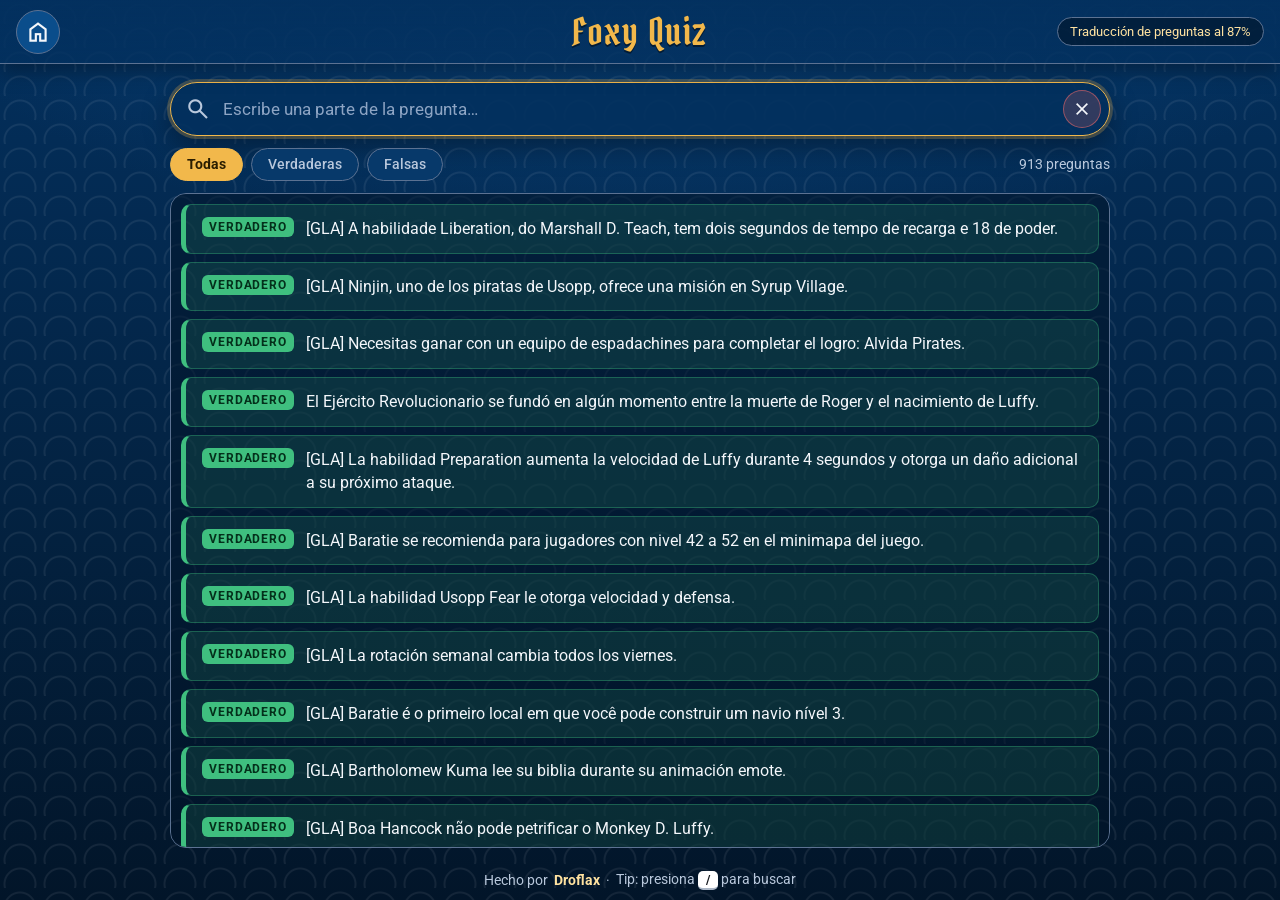
==== foxyquiz.html @ 2ac2f173 "Actualizando la interfaz y funcionamiento de algunas paginas" ====
<!DOCTYPE html>
<html lang="es">

<head>
    <meta charset="UTF-8">
    <meta name="viewport" content="width=device-width, initial-scale=1.0">
    <title>Foxy Quiz | El Manual del GLA</title>
    <meta name="description" content="Buscador de preguntas y respuestas del quiz del evento Foxy de Grand Line Adventures.">
    <link rel="icon" href="Img/ico.ico" type="image/x-icon">
    <link rel="preconnect" href="https://fonts.googleapis.com">
    <link rel="stylesheet" href="https://fonts.googleapis.com/css2?family=Pirata+One&family=Roboto:wght@400;500;700&display=swap">
    <link rel="stylesheet" href="https://fonts.googleapis.com/css2?family=Material+Symbols+Sharp:opsz,wght,FILL,GRAD@20..48,100..700,0..1,-50..200" />
    <link rel="stylesheet" href="css/foxyquiz.min.css?v=2.1">
</head>

<body>
    <div class="backdrop" aria-hidden="true"></div>

    <header class="topbar">
        <a class="rot-bt" href="index.html" aria-label="Volver al inicio" title="Volver al inicio">
            <span class="material-symbols-sharp">home</span>
        </a>
        <h1 class="title">Foxy Quiz</h1>
        <div class="topbar-end" id="lang-slot"></div>
    </header>

    <main class="quiz">
        <div class="quiz-input-box">
            <span class="material-symbols-sharp search-icon" aria-hidden="true">search</span>
            <input class="quiz-input" type="search" placeholder="Escribe una parte de la pregunta…" aria-label="Buscar pregunta" autocomplete="off" spellcheck="false" autofocus>
            <button type="button" class="erase-bt" aria-label="Borrar búsqueda" title="Borrar búsqueda (Esc)">
                <span class="material-symbols-sharp">close</span>
            </button>
        </div>

        <div class="toolbar">
            <div class="chips" role="group" aria-label="Filtrar por respuesta">
                <button type="button" class="chip is-active" data-filter="all">Todas</button>
                <button type="button" class="chip chip-true" data-filter="true">Verdaderas</button>
                <button type="button" class="chip chip-false" data-filter="false">Falsas</button>
            </div>
            <span class="counter" id="counter" role="status" aria-live="polite"></span>
        </div>

        <div class="quiz-container" id="results" data-filter="all"></div>

        <p class="empty" id="empty" hidden>No hay preguntas que coincidan con tu búsqueda.</p>
    </main>

    <footer class="credit">
        Hecho por <a href="https://www.youtube.com/@Droflax/videos" target="_blank" rel="noopener">Droflax</a>
        <span class="credit-sep">·</span>
        <span class="credit-tip">Tip: presiona <kbd>/</kbd> para buscar</span>
    </footer>

    <script src="js/foxyquiz.min.js?v=1.3"></script>
</body>

</html>
---- css/foxyquiz.min.css ----
.credit a,.rot-bt{text-decoration:none}.empty,kbd{text-align:center}:root{--bg:#03213f;--surface:#0a4d8b;--surface-dark:#07396a;--panel:rgba(3, 48, 94, 0.9);--border:#5c7292;--gold:#f2b84b;--gold-soft:#ffe2a0;--text:#f4f7fb;--text-muted:#b9c8dc;--true:#3fbf7f;--true-bg:rgba(63, 191, 127, 0.14);--false:#ee6b6b;--false-bg:rgba(238, 107, 107, 0.14);--topbar-h:64px;--footer-h:40px}*,::after,::before{box-sizing:border-box}body,html{margin:0;height:100%}body{display:flex;flex-direction:column;height:100dvh;overflow:hidden;background:var(--bg);color:var(--text);font-family:Roboto,system-ui,sans-serif;-webkit-tap-highlight-color:transparent}.backdrop{position:fixed;inset:0;z-index:0;background:radial-gradient(1100px 500px at 50% -10%,rgba(18,98,173,.45),transparent 70%),linear-gradient(180deg,#03305e 0,#03213f 60%,#021529 100%)}.backdrop::after{content:'';position:absolute;inset:0;opacity:.07;background-image:radial-gradient(circle at 20px 20px,transparent 14px,#fff 15px,#fff 16px,transparent 17px);background-size:40px 24px}.quiz,.topbar{position:relative}.material-symbols-sharp{width:1em;height:1em;font-size:26px;line-height:1;overflow:hidden;white-space:nowrap;user-select:none}.topbar{z-index:2;flex:none;height:var(--topbar-h);display:grid;grid-template-columns:1fr auto 1fr;align-items:center;padding:0 16px;background:linear-gradient(180deg,rgba(3,48,94,.95),rgba(3,48,94,.8));border-bottom:1px solid var(--border);box-shadow:0 6px 20px rgba(0,0,0,.35)}.chip.is-active,.chip:hover,.rot-bt:hover{border-color:var(--gold)}.title{margin:0;font-family:'Pirata One',Roboto,serif;font-weight:400;font-size:clamp(1.7rem, 4vw, 2.3rem);letter-spacing:.04em;color:var(--gold);text-shadow:0 2px 0 rgba(0,0,0,.45)}.rot-bt{justify-self:start;display:inline-flex;align-items:center;justify-content:center;width:44px;height:44px;color:var(--text);background:var(--surface);border:1px solid var(--border);border-radius:999px;transition:background .15s,transform .15s,border-color .15s}.rot-bt:hover{background:#1262ad;transform:translateY(-1px)}.topbar-end{justify-self:end}#langPercentage{padding:6px 12px;border-radius:999px;background:rgba(0,0,0,.35);border:1px solid var(--border);color:var(--gold-soft);font-size:.8rem;white-space:nowrap}.chip,.quiz-input-box{border:1px solid var(--border)}.quiz{z-index:1;flex:1;min-height:0;display:flex;flex-direction:column;gap:12px;width:min(980px,100%);margin:0 auto;padding:18px 20px 12px}.quiz-input-box{flex:none;display:flex;align-items:center;gap:6px;padding:6px 8px 6px 14px;background:var(--panel);border-radius:999px;box-shadow:0 10px 28px rgba(0,0,0,.35);transition:border-color .15s,box-shadow .15s}.quiz-input-box:focus-within{border-color:var(--gold);box-shadow:0 0 0 3px rgba(242,184,75,.25),0 10px 28px rgba(0,0,0,.35)}.search-icon{color:var(--text-muted)}.quiz-input{flex:1;min-width:0;height:40px;padding:0 6px;border:0;outline:0;background:0 0;color:var(--text);font:400 1.05rem Roboto,sans-serif}.quiz-input::placeholder{color:#8ea5c4}.quiz-input::-webkit-search-cancel-button{display:none}.erase-bt{flex:none;display:inline-flex;align-items:center;justify-content:center;width:38px;height:38px;padding:0;color:var(--text);background:rgba(238,107,107,.2);border:1px solid rgba(238,107,107,.55);border-radius:50%;cursor:pointer;transition:background .15s,transform .15s}.chip,.counter,.credit,.empty{color:var(--text-muted)}.erase-bt:hover{background:rgba(238,107,107,.45);transform:scale(1.06)}.erase-bt .material-symbols-sharp{font-size:22px}.toolbar{flex:none;display:flex;align-items:center;justify-content:space-between;gap:12px;flex-wrap:wrap}.chips,.quiz-container{gap:8px;display:flex}.chip{padding:7px 16px;border-radius:999px;background:var(--surface-dark);font:500 0.9rem Roboto,sans-serif;cursor:pointer;transition:background .15s,color .15s,border-color .15s}.chip:hover{color:var(--text)}.chip.is-active{background:var(--gold);color:#2a1d00;font-weight:700}.counter{font-size:.9rem}.quiz-container{flex:1;min-height:0;flex-direction:column;padding:10px;overflow-y:auto;background:rgba(2,21,41,.55);border:1px solid var(--border);border-radius:16px;scrollbar-color:var(--surface) transparent}.quiz-container::-webkit-scrollbar{width:10px}.quiz-container::-webkit-scrollbar-thumb{background:var(--surface);border:2px solid transparent;background-clip:padding-box;border-radius:999px}.quiz-container>.false,.quiz-container>.true{position:relative;display:flex;align-items:flex-start;gap:12px;padding:12px 14px 12px 16px;border-radius:10px;border:1px solid transparent;border-left-width:5px;font-size:1.02rem;line-height:1.45;user-select:text}.quiz-container>.true{background:var(--true-bg);border-color:rgba(63,191,127,.35);border-left-color:var(--true)}.quiz-container>.false{background:var(--false-bg);border-color:rgba(238,107,107,.35);border-left-color:var(--false)}.quiz-container>.false::before,.quiz-container>.true::before{flex:none;min-width:92px;padding:3px 0;border-radius:6px;font:700 0.72rem Roboto,sans-serif;letter-spacing:.08em;text-align:center}.quiz-container>.true::before{content:'VERDADERO';background:var(--true);color:#04301b}.quiz-container>.false::before{content:'FALSO';background:var(--false);color:#3a0808}.empty[hidden],.quiz-container[data-filter=false]>.true,.quiz-container[data-filter=true]>.false{display:none}.empty{position:absolute;left:50%;top:55%;transform:translate(-50%,-50%);margin:0;padding:14px 20px;max-width:80%;border-radius:12px;background:var(--panel);border:1px dashed var(--border)}.credit{position:relative;z-index:1;flex:none;height:var(--footer-h);display:flex;align-items:center;justify-content:center;gap:6px;font-size:.85rem}.credit a{color:var(--gold-soft);font-weight:700}.credit a:hover{text-decoration:underline}kbd{display:inline-block;min-width:1.6em;padding:1px 6px;border-radius:5px;background:#fff;color:#14181d;border-bottom:2px solid #aab6c6;font:700 0.78rem Roboto,sans-serif}.chip:focus-visible,.erase-bt:focus-visible,.rot-bt:focus-visible{outline:3px solid var(--gold);outline-offset:2px}@media (max-width:640px){:root{--topbar-h:56px}.topbar{padding:0 10px}#langPercentage{font-size:.68rem;padding:4px 8px;white-space:normal;max-width:110px;text-align:center;line-height:1.2}.quiz{padding:12px 10px 8px}.quiz-container>.false,.quiz-container>.true{flex-direction:column;gap:6px;font-size:.98rem}.quiz-container>.false::before,.quiz-container>.true::before{align-self:flex-start;min-width:0;padding:3px 10px}.credit-sep,.credit-tip{display:none}}@media (min-width:2200px){.quiz{width:min(1500px,100%)}.quiz-container>.false,.quiz-container>.true{font-size:1.2rem}}
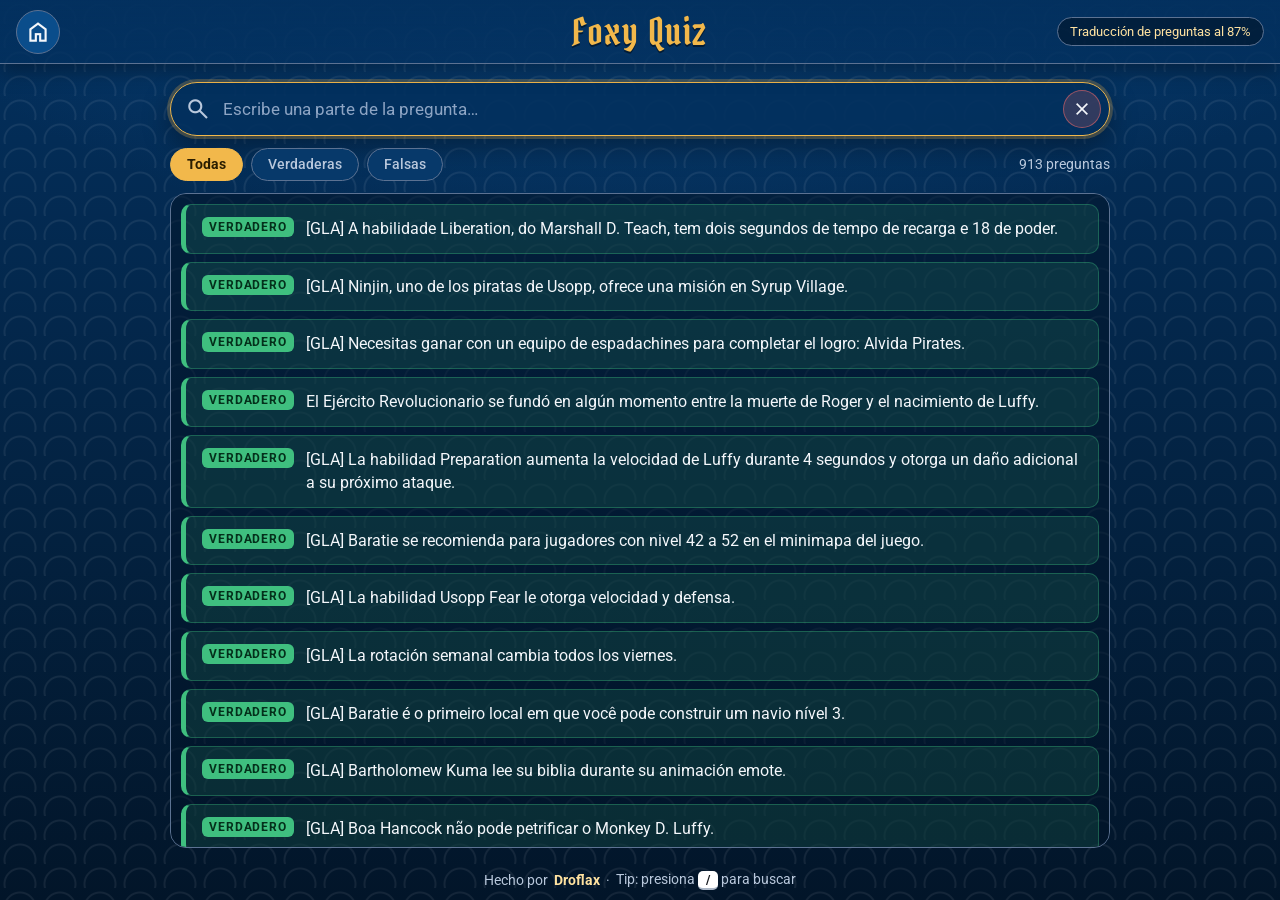
==== commit 4bcdfc1e: "Actualización y rediseño de interfaz, mejoras visuales en apartado antorchas y corrección de codigo" ====
--- a/foxyquiz.html
+++ b/foxyquiz.html
@@ -10,7 +10,7 @@
     <link rel="preconnect" href="https://fonts.googleapis.com">
     <link rel="stylesheet" href="https://fonts.googleapis.com/css2?family=Pirata+One&family=Roboto:wght@400;500;700&display=swap">
     <link rel="stylesheet" href="https://fonts.googleapis.com/css2?family=Material+Symbols+Sharp:opsz,wght,FILL,GRAD@20..48,100..700,0..1,-50..200" />
-    <link rel="stylesheet" href="css/foxyquiz.min.css?v=2.1">
+    <link rel="stylesheet" href="css/foxyquiz.min.css?v=2.2">
 </head>
 
 <body>
@@ -53,7 +53,7 @@
         <span class="credit-tip">Tip: presiona <kbd>/</kbd> para buscar</span>
     </footer>
 
-    <script src="js/foxyquiz.min.js?v=1.3"></script>
+    <script src="js/foxyquiz.min.js?v=2.2"></script>
 </body>
 
 </html>
